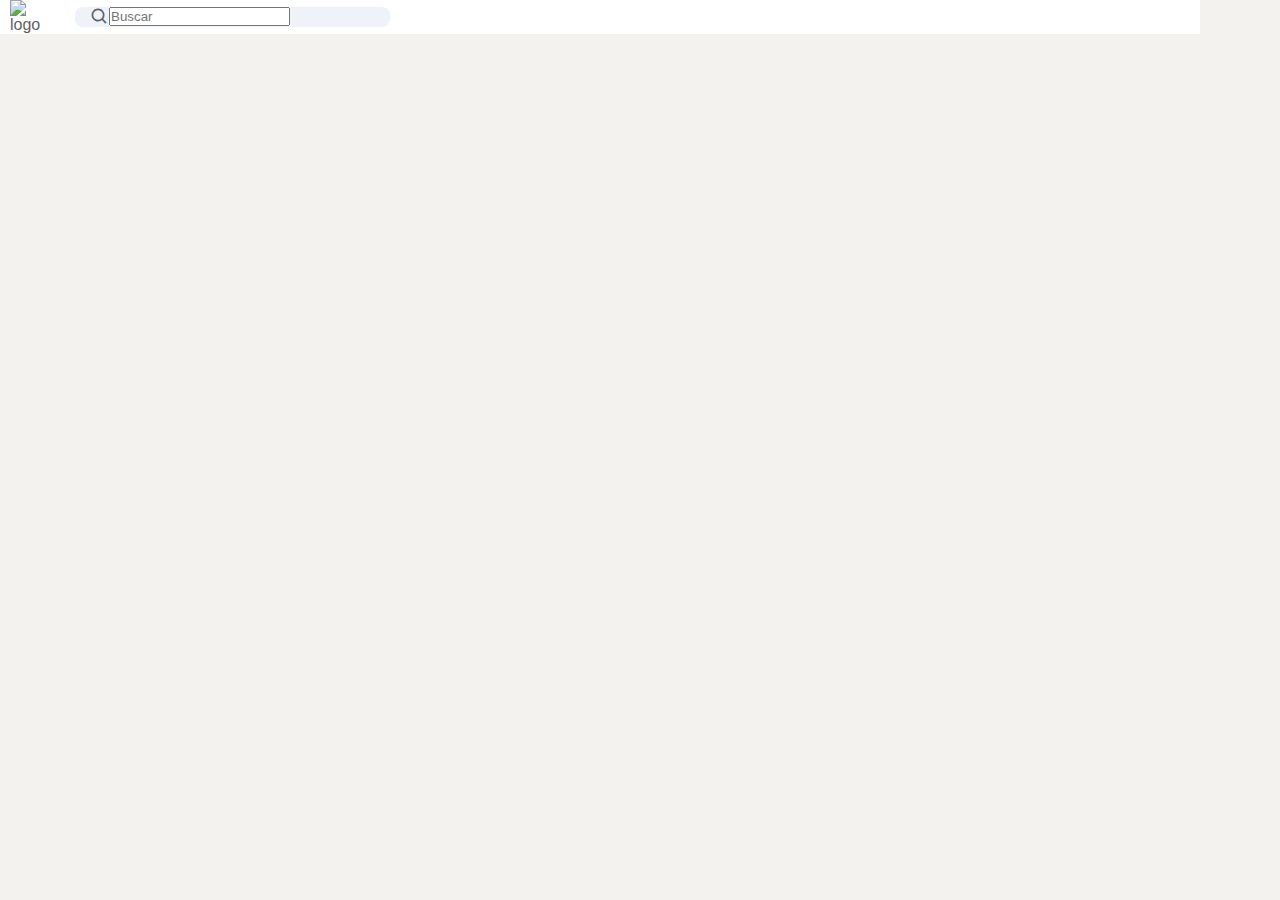
==== perfil.html @ a59cb6c4 "avance Linkedin" ====
<!DOCTYPE html>
<html lang="en">
<head>
  <meta charset="UTF-8">
  <meta name="viewport" content="width=device-width, initial-scale=1.0">
  <title>Document</title>
  <link rel="stylesheet" href="style.css">
  <link href='https://unpkg.com/boxicons@2.1.4/css/boxicons.min.css' rel='stylesheet'>
</head>
<body>

  <header>
    <div class="principal__contenedor contenedor">
      <div class="principal__left">
        <a href="index.html" class="logo">
          <img src="img/logo.webp" alt="logo" class="logo__img">
        </a>
        <form class="buscador">
          <i class='buscador__icon bx bx-search'></i>
          <input class="search__input" type="text" placeholder="Buscar">
        </form>
    </div>

  </header>
  
</body>
</html>
---- style.css ----
*{
  margin: 0;
  padding: 0;
  box-sizing: border-box;
  font-family: "poppins", sans-serif;
}

body{
background-color: #f4f2ee;
color: #5f5f5f;
display: flex;
flex-direction: column;
}

a{
  text-decoration: none;
  color: #5f5f5f;
}

.contenedor{
  max-width: 1200px;
  width: 100%;
  padding: 10 15px;
  margin: auto;
}

/* .header {
  grid-area: header;
  width: 100%;
  background-color: #fff;
  padding: 0 10px;
  top: 0;
  z-index: 100;
  position: fixed; 
}  */

.principal__contenedor{
  display: flex;
  align-items: center;
  justify-content: space-between;
  width: 100%;
  background-color: #fff;
  padding: 0 10px;
  top: 0;
  z-index: 100;
  position: fixed;
}

.principal__left {
  display: flex;
  align-items: center;
  flex: 0 1 380px;
} 

.logo__img {
  width: 40px;
  margin-right: 25px;
  display: block;
}

.buscador {
  background-color: #edf3f8;
  border-radius: 8px;
  display: flex;
  align-items: center;
  padding: 0 15px;
  width: 100%;
}

.buscador__icon {
  font-size: 1.2rem;
}

.buscador__input {
  width: 100%;
  background-color: transparent;
  padding: 8px;
  outline: none;
  border: 0;
}

.navegacion {
  display: flex;
  align-items: center;
  gap: 20px;
}

.navegacion__lista {
  display: flex;
  align-items: center;
  list-style: none;
}

.navegacion__item {
  display: flex;
  align-items: center;
}

.navegacion__link {
  display: flex;
   position: relative;
  align-items: center;
  justify-content: center;
  flex-direction: column;
  text-align: center;
  gap: 2px;
  font-weight: 400;
  min-height: 52px;
  min-width: 85px;
  transition: 1s;
}

.navegacion__link:hover {
  color: #222;
}

.navegacion__icon {
  font-size: 1.5rem;
}

.navegacion__span {
  font-size: 0.8rem;
}

.navigation__link::after {
  content: '';
  width: 0;
  height: 2px;
  background-color: #222;
  position: absolute;
  bottom: 0px;
  transition: width 0.3s;
}



.activo{
  position: relative;
}

.activo::after {
  content: '';
  height: 7px;
  width: 7px;
  border: 2px solid #fff;
  border-radius: 50%;
  right: 0px;
  top: 0px;
  background-color: #52fb63;
  position: absolute;
}

.perfil{
  position: relative;
}

.navegacion__perfil {
  width: 30px;
  border-radius: 50%;
  display: block;
  cursor: pointer;
  position: relative;
}

.perfil-menu-wrap {
  position: absolute;
  top: 100%;
  right: 0;
  width: 320px;
  max-height: 0;
  overflow: hidden;
  transition: max-height 0.5s;
}

.perfil-menu-wrap.open-menu {
  max-height: 400px;
}

.perfil-menu {
  background-color: #222;
  color: #fff;
  padding: 20px;
  margin: 10px;
}
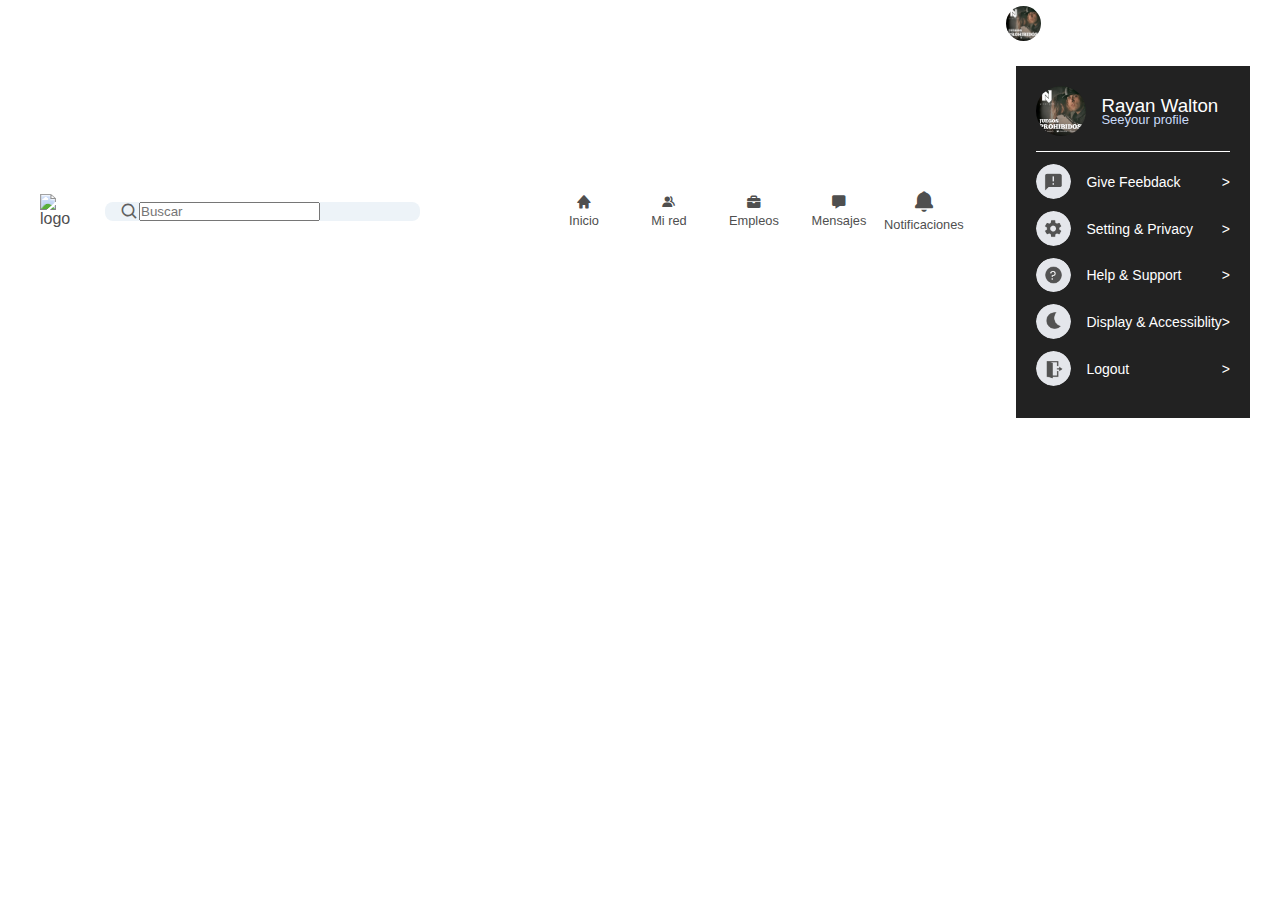
==== commit 44a65db4: "linked 21-10-2024" ====
--- a/perfil.html
+++ b/perfil.html
@@ -4,8 +4,9 @@
   <meta charset="UTF-8">
   <meta name="viewport" content="width=device-width, initial-scale=1.0">
   <title>Document</title>
-  <link rel="stylesheet" href="style.css">
+  <link rel="stylesheet" href="css/style.css">
   <link href='https://unpkg.com/boxicons@2.1.4/css/boxicons.min.css' rel='stylesheet'>
+  <link href="https://cdn.jsdelivr.net/npm/remixicon@4.3.0/fonts/remixicon.css" rel="stylesheet" />
 </head>
 <body>
 
@@ -20,6 +21,88 @@
           <input class="search__input" type="text" placeholder="Buscar">
         </form>
     </div>
+    <div class="header__right">
+      <nav class="navegacion">
+        <ul class="navegacion__lista">
+          <li class="navegacion__item">
+            <a href="index.html" class="navegacion__link activo-link">
+              <i class='navigation__icono bx bxs-home'></i>
+              <span class="navegacion__span">Inicio</span>
+            </a>
+          </li>
+          <li class="navegacion__item">
+            <a href="#" class="navegacion__link">
+              <i class='navegacion__icono bx bxs-group'></i>
+              <span class="navegacion__span">Mi red</span>
+            </a>
+          </li>
+          <li class="navegacion__item">
+            <a href="#" class="navegacion__link">
+              <i class='navegacion__icono bx bxs-briefcase'></i>
+              <span class="navegacion__span">Empleos</span>
+            </a>
+          </li>
+          <li class="navegacion__item">
+            <a href="#" class="navegacion__link">
+              <i class='navegacion__icono bx bxs-message'></i>
+              <span class="navegacion__span">Mensajes</span>
+            </a>
+          </li>
+          <li class="navegacion__item">
+            <a href="#" class="navegacion__link">
+              <i class='navegacion__icon bx bxs-bell'></i>
+              <span class="navegacion__span">Notificaciones</span>
+            </a>
+          </li>
+        </ul>
+        <div class="perfil">
+          <div class="activo">
+            <img src="img/nicky.jpg" alt="" class="navegacion__perfil">
+          </div>
+
+          <div class="perfile-menu-wrap" id="">
+            <div class="perfil-menu">
+              <div class="usuario-info">
+                <img src="img/nicky.jpg">
+                <div>
+                  <h3>Rayan Walton</h3>
+                  <a href="perfil.html">Seeyour profile</a>
+                </div>
+              </div>
+              <hr>
+              <a href="#" class="perfil-menu-link">
+                <img src="img/feedback.png">
+                <p>Give Feebdack</p>
+                <span>></span>
+              </a>
+              <a href="#" class="perfil-menu-link">
+                <img src="img/setting.png">
+                <p>Setting & Privacy</p>
+                <span>></span>
+              </a>
+              <a href="#" class="perfil-menu-link">
+                <img src="img/help.png">
+                <p>Help & Support</p>
+                <span>></span>
+              </a>
+              <a href="#" class="perfil-menu-link">
+                <img src="img/display.png">
+                <p>Display & Accessiblity</p>
+                <span>></span>
+              </a>
+              <a href="#" class="perfil-menu-link">
+                <img src="img/logout.png">
+                <p>Logout</p>
+                <span>></span>
+              </a>
+            </div>
+          </div>
+        </div>
+    
+      </nav>
+    </div>
+    </div>
+    </header>
 
   </header>
   
--- a/css/style.css
+++ b/css/style.css
@@ -0,0 +1,228 @@
+@import url(variables.css);
+@import url(sidebar.css);
+@import url(contenedor.css);
+
+*{
+  margin: 0;
+  padding: 0;
+  box-sizing: border-box;
+  font-family: "poppins", sans-serif;
+}
+
+body{
+background-color: var(white);
+color: #5f5f5f;
+display: flex;
+flex-direction: column;
+}
+
+a{
+  text-decoration: none;
+  color: var(--color-letra-iconos);
+}
+
+.contenedor{
+  max-width: 1200px;
+  width: 100%;
+  padding: 10 15px;
+  margin: auto;
+}
+
+.header {
+  grid-area: header;
+  width: 100%;
+  background-color:  var(--fondo-header);
+  padding: 0 10px;
+  /* top: -20px; */
+  z-index: 100;
+  position: fixed; 
+}  
+
+.principal__contenedor{
+  display: flex;
+  align-items: center;
+  justify-content: space-between;
+  width: 100%;
+
+}
+
+.principal__left {
+  display: flex;
+  align-items: center;
+  flex: 0 1 380px;
+} 
+
+.logo__img {
+  width: 40px;
+  margin-right: 25px;
+  display: block;
+}
+
+.buscador {
+  background-color: var(--color-buscador);
+  border-radius: 8px;
+  display: flex;
+  align-items: center;
+  padding: 0 15px;
+  width: 100%;
+}
+
+.buscador__icon {
+  font-size: 1.2rem;
+}
+
+.buscador__input {
+  width: 100%;
+  background-color: transparent;
+  padding: 8px;
+  outline: none;
+  border: 0;
+}
+
+.navegacion {
+  display: flex;
+  align-items: center;
+  gap: 20px;
+}
+
+.navegacion__lista {
+  display: flex;
+  align-items: center;
+  list-style: none;
+}
+
+.navegacion__item {
+  display: flex;
+  align-items: center;
+}
+
+.navegacion__link {
+  display: flex;
+   position: relative;
+  align-items: center;
+  justify-content: center;
+  flex-direction: column;
+  text-align: center;
+  gap: 3px;
+  font-weight: 400;
+  min-height: 52px;
+  min-width: 85px;
+  transition: 1s;
+}
+
+.navegacion__link:hover {
+  color: #222;
+}
+
+.navegacion__icon {
+  font-size: 1.5rem;
+}
+
+.navegacion__span {
+  font-size: 0.8rem;
+}
+
+
+
+
+
+.activo{
+  width: 50px;
+  height: 50px;
+}
+
+.verde{
+  background-color: var(--burbuja-activo);
+  position: absolute; 
+  height: 8px;
+  width: 8px;
+  top: 2px;
+  right: 13px;
+  border-radius: 50%;
+}
+
+.perfil{
+  position: relative;
+  left: 20px;
+  top: 6px;
+}
+
+.navegacion__perfil {
+  width: 35px;
+  border-radius: 50%;
+  display: block;
+  cursor: pointer;
+  position: relative;
+}
+
+.perfil-menu-wrap {
+  position: absolute;
+  top: 100%;
+  right: 0;
+  width: 320px;
+  max-height: 0;
+  overflow: hidden;
+  transition: max-height 0.5s;
+}
+
+.perfil-menu-wrap.open-menu {
+  max-height: 400px;
+}
+
+.perfil-menu {
+  background-color: #222;
+  color: #fff;
+  padding: 20px;
+  margin: 10px;
+}
+
+/* --------------------- */
+
+.usuario-info {
+  display: flex;
+  align-items: center;
+}
+
+.usuario-info img {
+  width: 50px;
+  border-radius: 50%;
+  margin-right: 15px;
+}
+
+.usuario-info h3 {
+  font-weight: 500;
+  margin-bottom: -7px;
+}
+
+.usuario-info a {
+  color: #c9dbf8;
+  font-size: 13px;
+}
+
+.perfil-menu hr {
+  border: 0;
+  height: 1px;
+  width: 100%;
+  background-color: #fff;
+  margin: 15px 0 10px;
+}
+
+.perfil-menu-link {
+  display: flex;
+  align-items: center;
+  color: #fff;
+  margin: 12px 0;
+  font-size: 14px;
+}
+
+.perfil-menu-link p {
+  width: 100%;
+}
+
+.perfil-menu-link img {
+  width: 35px;
+  border-radius: 50%;
+  margin-right: 15px;
+}
+
+
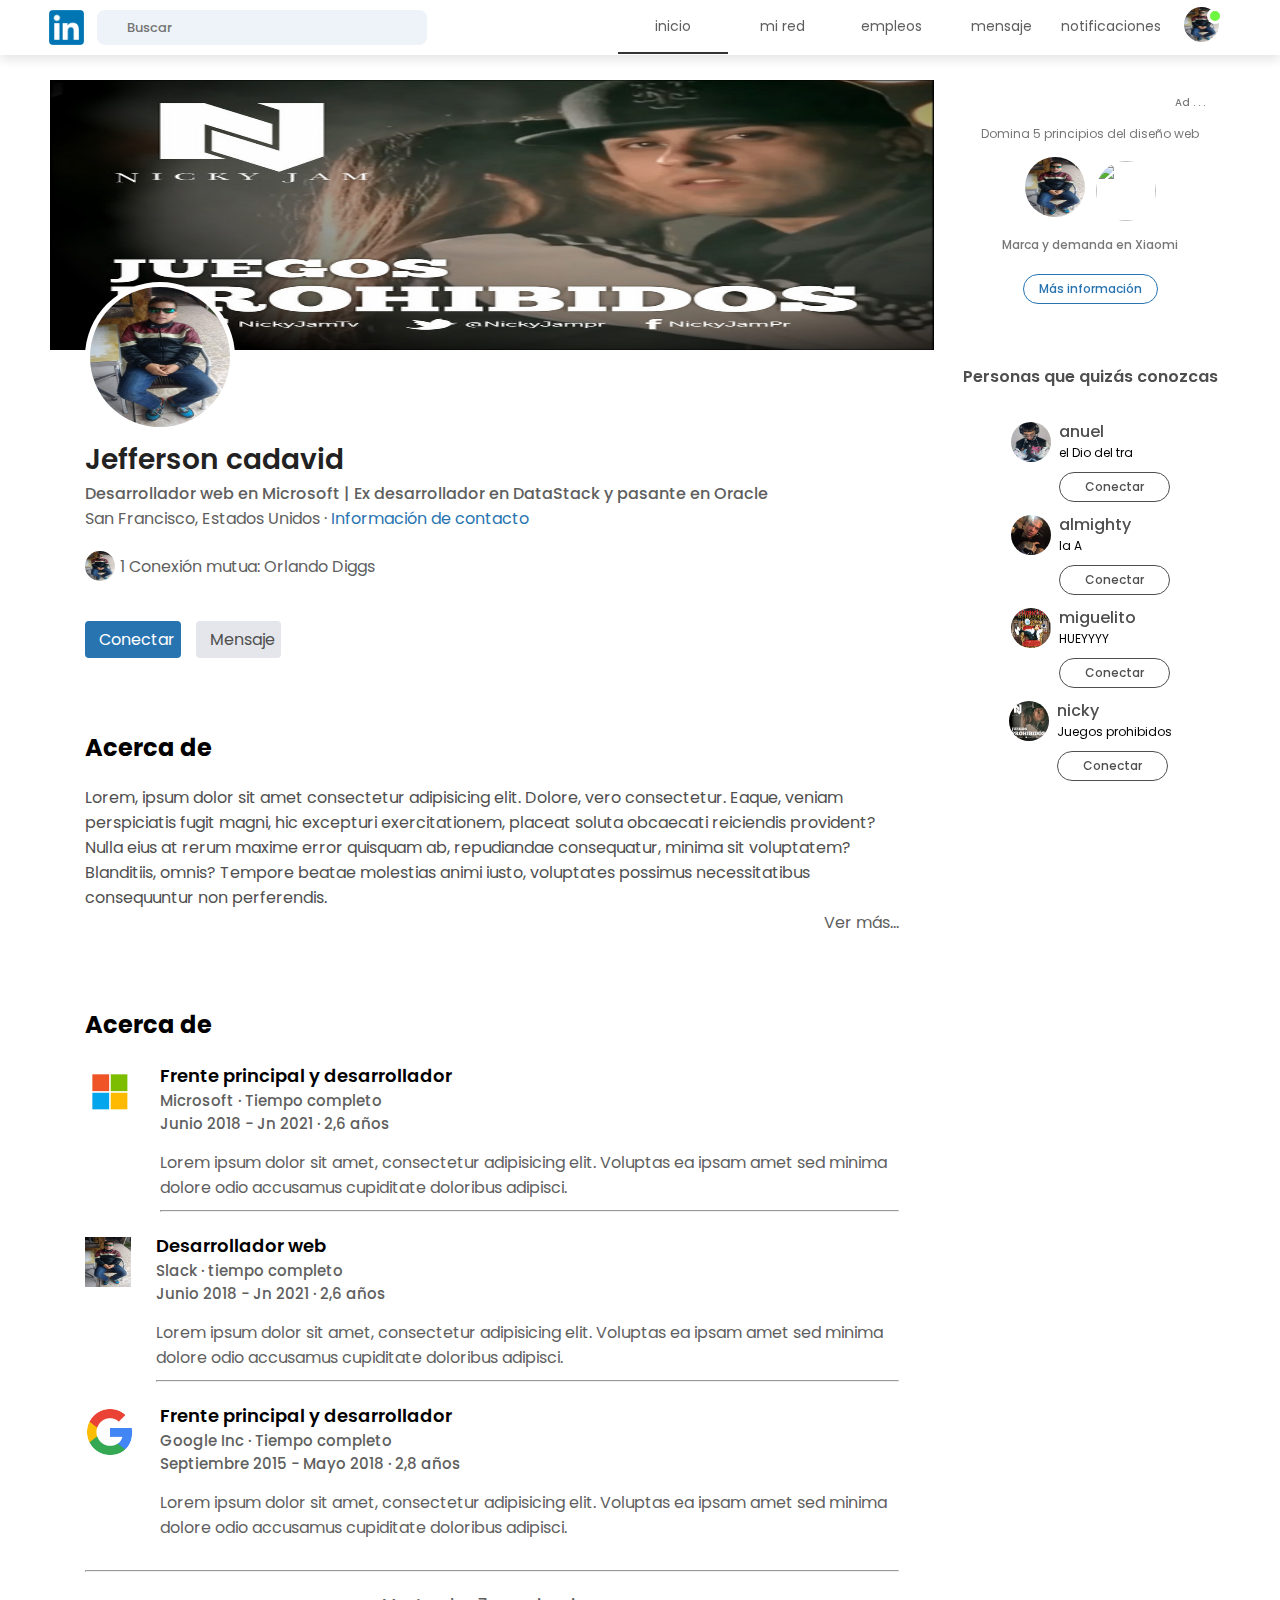
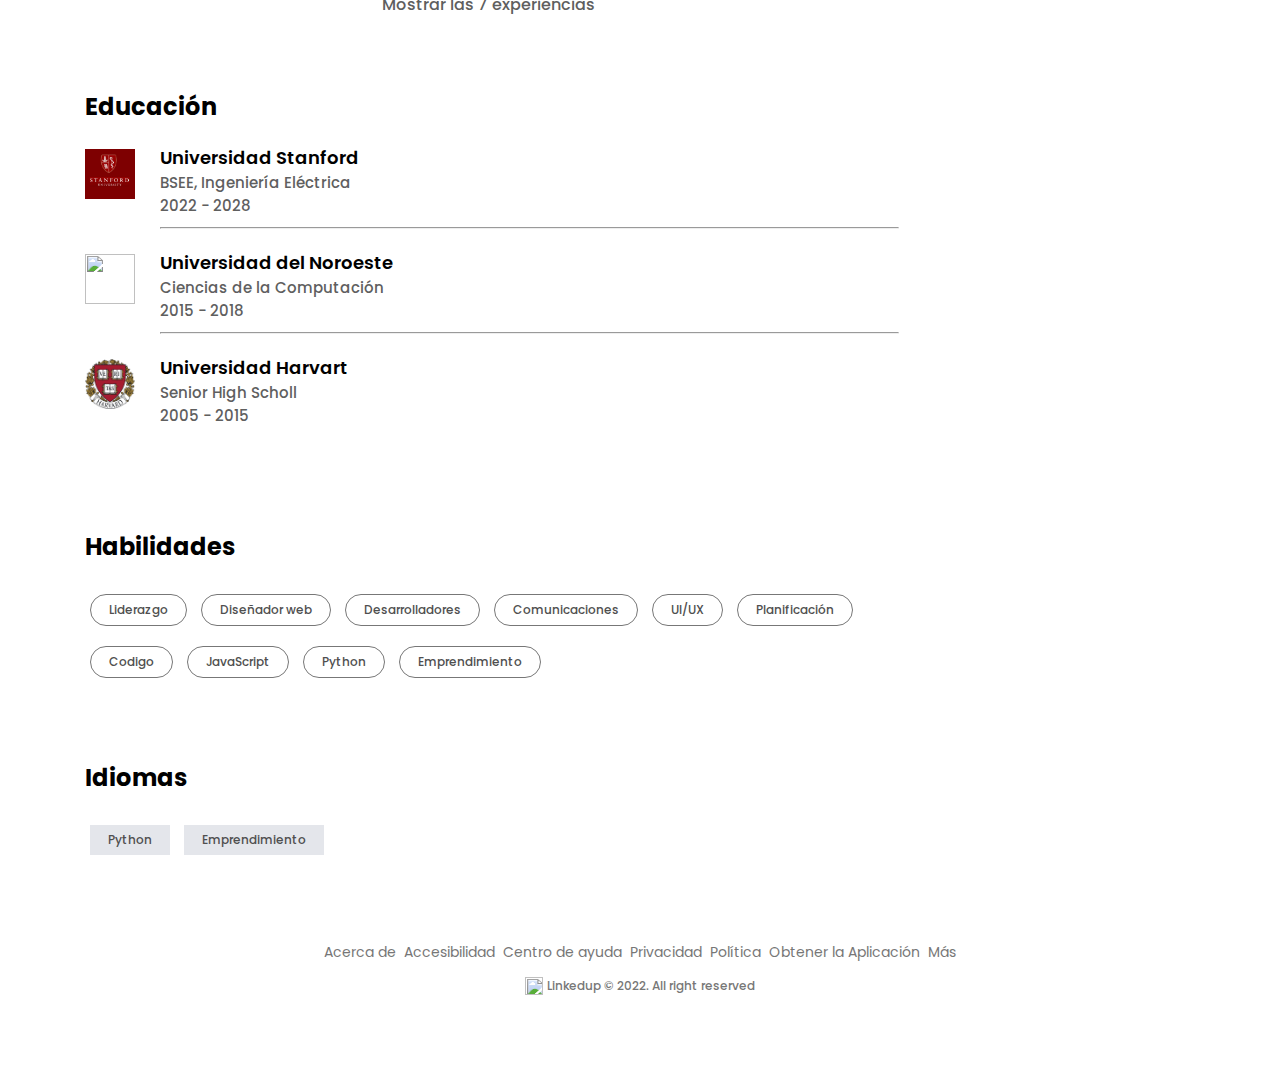
==== commit e500848d: "casi terminado" ====
--- a/perfil.html
+++ b/perfil.html
@@ -1,110 +1,312 @@
 <!DOCTYPE html>
-<html lang="en">
+<html lang="es">
+
 <head>
   <meta charset="UTF-8">
   <meta name="viewport" content="width=device-width, initial-scale=1.0">
-  <title>Document</title>
+  <title>LinkedIn</title>
   <link rel="stylesheet" href="css/style.css">
-  <link href='https://unpkg.com/boxicons@2.1.4/css/boxicons.min.css' rel='stylesheet'>
+  <link rel="stylesheet" href="css/_style.css">
+
   <link href="https://cdn.jsdelivr.net/npm/remixicon@4.3.0/fonts/remixicon.css" rel="stylesheet" />
 </head>
-<body>
 
-  <header>
-    <div class="principal__contenedor contenedor">
-      <div class="principal__left">
-        <a href="index.html" class="logo">
-          <img src="img/logo.webp" alt="logo" class="logo__img">
+<body class="pagina_in">
+  <header class="header">
+    <div class="container_header">
+      <div class="container_left">
+        <a class="devolver_inicio" href="index.html">
+          <img class="container_left__logo" src="img/LinkedIn_logo_initials.png"
+            alt="">
         </a>
-        <form class="buscador">
-          <i class='buscador__icon bx bx-search'></i>
-          <input class="search__input" type="text" placeholder="Buscar">
+        <form class="search">
+          <i class="search__icono ri-search-line"></i>
+          <input class="search__barra-buscador" type="text" placeholder="Buscar">
         </form>
-    </div>
-    <div class="header__right">
-      <nav class="navegacion">
-        <ul class="navegacion__lista">
-          <li class="navegacion__item">
-            <a href="index.html" class="navegacion__link activo-link">
-              <i class='navigation__icono bx bxs-home'></i>
-              <span class="navegacion__span">Inicio</span>
-            </a>
-          </li>
-          <li class="navegacion__item">
-            <a href="#" class="navegacion__link">
-              <i class='navegacion__icono bx bxs-group'></i>
-              <span class="navegacion__span">Mi red</span>
-            </a>
-          </li>
-          <li class="navegacion__item">
-            <a href="#" class="navegacion__link">
-              <i class='navegacion__icono bx bxs-briefcase'></i>
-              <span class="navegacion__span">Empleos</span>
-            </a>
-          </li>
-          <li class="navegacion__item">
-            <a href="#" class="navegacion__link">
-              <i class='navegacion__icono bx bxs-message'></i>
-              <span class="navegacion__span">Mensajes</span>
-            </a>
-          </li>
-          <li class="navegacion__item">
-            <a href="#" class="navegacion__link">
-              <i class='navegacion__icon bx bxs-bell'></i>
-              <span class="navegacion__span">Notificaciones</span>
-            </a>
-          </li>
-        </ul>
-        <div class="perfil">
-          <div class="activo">
-            <img src="img/nicky.jpg" alt="" class="navegacion__perfil">
-          </div>
+      </div>
+      <div class="container_right">
+        <div class="container_icono">
+          <i class="container_icono__iconos ri-home-4-fill"></i>
+          <span class="container_icono__texto">inicio</span>
+        </div>
+        <div class="container_icono">
+          <i class="container_icono__iconos ri-group-fill"></i>
+          <span class="container_icono__texto">mi red</span>
+        </div>
+        <div class="container_icono">
+          <i class="container_icono__iconos ri-briefcase-4-fill"></i>
+          <span class="container_icono__texto">empleos</span>
+        </div>
+        <div class="container_icono">
+          <i class="container_icono__iconos ri-chat-4-fill"></i>
+          <span class="container_icono__texto">mensaje</span>
+        </div>
+        <div class="container_icono">
+          <i class="container_icono__iconos ri-notification-2-fill"></i>
+          <span class="container_icono__texto">notificaciones</span>
+        </div>
+        <div class="container_perfil">
+          <a href="">
+            <label for="profileMenu">
+              <img class="container_perfil__foto"
+                src="img/FB_IMG_1505688112840.jpg"
+                alt="">
+            </label>
+          </a>
+        </div>
+        <div class="container_perfil__activo"></div>
+      </div>
+    </div>
+    </div>
+    <input type="checkbox" id="profileMenu" class="profileMenu">
+    <div class="perfil-flotante">
+      <div class="perfil-flotante__fotoNombre">
+        <img class="perfil-flotante__foto"
+          src="img/FB_IMG_1505688112840.jpg" alt="">
+        <div class="perfil-flotante__link">
+          <h3 class="perfil-flotante__nombre">Jefferson cadavid</h3>
+          <a class="perfil-flotante__pagina2" href="#">Ver tu perfil</a>
+        </div>
+      </div>
+      <hr class="linea_perfil">
+      <div class="perfil-flotante-opcion">
+        <i class="perfil-flotante-opcion__icono ri-feedback-line"></i>
+        <p class="perfil-flotante-opcion__texto">Comentarios</p>
+        <i class="perfil-flotante-opcion__flecha ri-arrow-right-s-line"></i>
+      </div>
+      <div class="perfil-flotante-opcion">
+        <i class="perfil-flotante-opcion__icono ri-settings-3-fill"></i>
+        <p class="perfil-flotante-opcion__texto">Configuración</p>
+        <i class="perfil-flotante-opcion__flecha ri-arrow-right-s-line"></i>
+      </div>
+      <div class="perfil-flotante-opcion">
+        <i class="perfil-flotante-opcion__icono ri-question-fill"></i>
+        <p class="perfil-flotante-opcion__texto">Ayuda y soporte</p>
+        <i class="perfil-flotante-opcion__flecha ri-arrow-right-s-line"></i>
+      </div>
+      <div class="perfil-flotante-opcion">
+        <i class="perfil-flotante-opcion__icono ri-moon-fill"></i>
+        <p class="perfil-flotante-opcion__texto">Accesibilidad</p>
+        <i class="perfil-flotante-opcion__flecha ri-arrow-right-s-line"></i>
+      </div>
+      <div class="perfil-flotante-opcion">
+        <i class="perfil-flotante-opcion__icono ri-door-open-fill"></i>
+        <p class="perfil-flotante-opcion__texto">Cerrar sesión</p>
+        <i class="perfil-flotante-opcion__flecha ri-arrow-right-s-line"></i>
+      </div>
+    </div>
+  </header>
+  <main class="content-perfil container">
+    <div class="main">
+      <div class="perfil-usuario">
+        <img class="perfil-usuario__imagen"
+          src="img/nicky.jpg"
+          alt="">
+        <div class="perfil-usuario-interno">
+          <img class="perfil-usuario-interno__foto"
+            src="img/FB_IMG_1505688112840.jpg" alt="">
+          <h1 class="perfil-usuario-interno__nombre">Jefferson cadavid</h1>
+          <b class="perfil-usuario-interno__descripcion">Desarrollador web en Microsoft | Ex desarrollador en DataStack
+            y pasante en Oracle</b>
+          <p class="perfil-usuario-interno__parrafo">San Francisco, Estados Unidos · <a
+              class="perfil-usuario-interno__link" href="#">Información de contacto</a></p>
+          <div class="conexion">
+            <img class="conexion__foto"
+              src="img/FB_IMG_1505688112840.jpg"
+              alt="">
+            <span class="conexion__descripcion">1 Conexión mutua: Orlando Diggs</span>
+          </div>
+          <div class="perfil-botones">
+            <div class="perfil-botones__boton"><i
+                class="perfil-botones__icono ri-user-add-line"></i><span>Conectar</span>
+            </div>
+            <div class="perfil-botones__boton"><i
+                class="perfil-botones__icono ri-message-2-fill"></i><span>Mensaje</span>
+            </div>
+          </div>
+        </div>
+      </div>
+      <div class="usuario-descripcion">
+        <h2 class="usuario-descripcion__titulo">Acerca de</h2>
+        <p class="usuario-descripcion__parrado">Lorem, ipsum dolor sit amet consectetur adipisicing elit. Dolore, vero
+          consectetur. Eaque, veniam perspiciatis fugit
+          magni, hic excepturi exercitationem, placeat soluta obcaecati reiciendis provident? Nulla eius at rerum maxime
+          error
+          quisquam ab, repudiandae consequatur, minima sit voluptatem? Blanditiis, omnis? Tempore beatae molestias animi
+          iusto,
+          voluptates possimus necessitatibus consequuntur non perferendis.</p>
+        <a class="usuario-descripcion__link" href="">Ver más...</a>
+      </div>
+      <div class="usuario-descripcion">
+        <h2 class="usuario-descripcion__titulo">Acerca de</h2>
+        <div class="experiencia">
+          <img class="experiencia__imagen" src="img/microsoft.jpg" alt="">
+          <div class="experiencia__descripcion">
+            <h3 class="experiencia__titulo">Frente principal y desarrollador</h3>
+            <b class="experiencia__tiempo">Microsoft · Tiempo completo</b>
+            <b class="experiencia__tiempo">Junio 2018 - Jn 2021 · 2,6 años</b>
+            <p class="experiencia__parrafo">Lorem ipsum dolor sit amet, consectetur adipisicing elit. Voluptas ea ipsam
+              amet sed minima dolore odio accusamus
+              cupiditate doloribus adipisci.</p>
+            <hr>
+          </div>
+        </div>
+        <div class="experiencia">
+          <img class="experiencia__imagen"
+            src="img/FB_IMG_1505688112840.jpg" alt="">
+          <div class="experiencia__descripcion">
+            <h3 class="experiencia__titulo">Desarrollador web</h3>
+            <b class="experiencia__tiempo">Slack · tiempo completo</b>
+            <b class="experiencia__tiempo">Junio 2018 - Jn 2021 · 2,6 años</b>
+            <p class="experiencia__parrafo">Lorem ipsum dolor sit amet, consectetur adipisicing elit. Voluptas ea ipsam
+              amet sed
+              minima dolore odio accusamus
+              cupiditate doloribus adipisci.</p>
+            <hr>
+          </div>
+        </div>
+        <div class="experiencia">
+          <img class="experiencia__imagen"
+            src="img/Google__G__logo.svg.webp" alt="">
+          <div class="experiencia__descripcion">
+            <h3 class="experiencia__titulo">Frente principal y desarrollador</h3>
+            <b class="experiencia__tiempo">Google Inc · Tiempo completo</b>
+            <b class="experiencia__tiempo">Septiembre 2015 - Mayo 2018 · 2,8 años</b>
+            <p class="experiencia__parrafo">Lorem ipsum dolor sit amet, consectetur adipisicing elit. Voluptas ea ipsam
+              amet sed
+              minima dolore odio accusamus
+              cupiditate doloribus adipisci.</p>
+          </div>
+        </div>
+        <hr>
+        <div class="experiencia-link">
+          <span class="experiencia-link__texto">Mostrar las 7 experiencias</span><i
+            class="experiencia-link__icono ri-arrow-right-line"></i>
+        </div>
+      </div>
+      <div class="usuario-descripcion">
+        <h2 class="usuario-descripcion__titulo">Educación</h2>
+        <div class="experiencia">
+          <img class="experiencia__imagen" src="img/universidad.jpg"
+            alt="">
+          <div class="experiencia__descripcion">
+            <h3 class="experiencia__titulo">Universidad Stanford</h3>
+            <b class="experiencia__tiempo">BSEE, Ingeniería Eléctrica</b>
+            <b class="experiencia__tiempo educación">2022 - 2028</b>
+            <hr>
+          </div>
+        </div>
+        <div class="experiencia">
+          <img class="experiencia__imagen"
+            src="https://encrypted-tbn0.gstatic.com/images?q=tbn:ANd9GcTqn-ZjtZuIbBCzawJetckI3U2YvWcFz48-bw&s" alt="">
+          <div class="experiencia__descripcion">
+            <h3 class="experiencia__titulo">Universidad del Noroeste</h3>
+            <b class="experiencia__tiempo">Ciencias de la Computación</b>
+            <b class="experiencia__tiempo educación">2015 - 2018</b>
+            <hr>
+          </div>
+        </div>
+        <div class="experiencia">
+          <img class="experiencia__imagen"
+            src="img/descarga.png" alt="">
+          <div class="experiencia__descripcion">
+            <h3 class="experiencia__titulo">Universidad Harvart</h3>
+            <b class="experiencia__tiempo">Senior High Scholl</b>
+            <b class="experiencia__tiempo educación">2005 - 2015</b>
+          </div>
+        </div>
+      </div>
+      <div class="usuario-descripcion">
+        <h2 class="usuario-descripcion__titulo">Habilidades</h2>
+        <a class="usuario-descripcion__boton" href="#">Liderazgo</a>
+        <a class="usuario-descripcion__boton" href="#">Diseñador web</a>
+        <a class="usuario-descripcion__boton" href="#">Desarrolladores</a>
+        <a class="usuario-descripcion__boton" href="#">Comunicaciones</a>
+        <a class="usuario-descripcion__boton" href="#">UI/UX</a>
+        <a class="usuario-descripcion__boton" href="#">Planificación</a>
+        <a class="usuario-descripcion__boton" href="#">Codigo</a>
+        <a class="usuario-descripcion__boton" href="#">JavaScript</a>
+        <a class="usuario-descripcion__boton" href="#">Python</a>
+        <a class="usuario-descripcion__boton" href="#">Emprendimiento</a>
+      </div>
+      <div class="usuario-descripcion">
+        <h2 class="usuario-descripcion__titulo">Idiomas</h2>
+        <a class="usuario-descripcion__idioma" href="#">Python</a>
+        <a class="usuario-descripcion__idioma" href="#">Emprendimiento</a>
+      </div>
+    </div>
+    <div class="sidebar-perfil">
+      <div class="sidebar-pegajoso">
+        <div class="anuncio-cebra">
+          <small class="anuncio-cebra__palabra">Ad . . .</small>
+          <p class="anuncio-cebr__parrafo">Domina 5 principios del diseño web</p>
+          <div class="anuncio-cebra__imagenes">
+            <img class="anuncio-cebra__foto"
+              src="img/FB_IMG_1505688112840.jpg" alt="">
+            <img class="anuncio-cebra__foto" src="https://logodownload.org/wp-content/uploads/2015/02/xiaomi-logo-1.png"
+              alt="">
+          </div>
+          <b class="anuncio-cebra__marca-info">Marca y demanda en Xiaomi</b>
+          <a class="anuncio-cebra__leer-mas" href="#">Más información</a>
+        </div>
+        <div class="sidebar-gente">
+          <h3 class="sidebar-gente__titulo">Personas que quizás conozcas</h3>
+          <div class="sidebar-gente-descripcion">
+            <img class="sidebar-gente-descripcion__foto"
+              src="img/anuelito.png" alt="">
+            <div class="sidebar-gente-informacion">
+              <h2 class="sidebar-gente-informacion__nombre" >anuel</h2>
+              <p class="sidebar-gente-informacion__parrafo">el Dio del tra</p>
+              <a class="sidebar-gente-informacion__link" href="#">Conectar</a>
+            </div>
+          </div>
+          <div class="sidebar-gente-descripcion">
+            <img class="sidebar-gente-descripcion__foto"
+              src="img/almighty.jpg" alt="">
+            <div class="sidebar-gente-informacion">
+              <h2 class="sidebar-gente-informacion__nombre" >almighty</h2>
+              <p class="sidebar-gente-informacion__parrafo">la A</p>
+              <a class="sidebar-gente-informacion__link" href="#">Conectar</a>
+            </div>
+          </div>
+          <div class="sidebar-gente-descripcion">
+            <img class="sidebar-gente-descripcion__foto"
+              src="img/miguelito.jpeg" alt="">
+            <div class="sidebar-gente-informacion">
+              <h2 class="sidebar-gente-informacion__nombre" >miguelito</h2>
+              <p class="sidebar-gente-informacion__parrafo">HUEYYYY</p>
+              <a class="sidebar-gente-informacion__link" href="#">Conectar</a>
+            </div>
+          </div>
+          <div class="sidebar-gente-descripcion">
+            <img class="sidebar-gente-descripcion__foto"
+              src="img/nicky.jpg" alt="">
+            <div class="sidebar-gente-informacion">
+              <h2 class="sidebar-gente-informacion__nombre" >nicky</h2>
+              <p class="sidebar-gente-informacion__parrafo">Juegos prohibidos</p>
+              <a class="sidebar-gente-informacion__link" href="#">Conectar</a>
+            </div>
+          </div>
+        </div>
+      </div>
+    </div>
+    <div class="footer">
+      <div class="sidebar-enlaces_útiles">
+        <a class="sidebar__links" href="#">Acerca de</a>
+        <a class="sidebar__links" href="#">Accesibilidad</a>
+        <a class="sidebar__links" href="#">Centro de ayuda</a>
+        <a class="sidebar__links" href="#">Privacidad</a>
+        <a class="sidebar__links" href="#">Política</a>
+        <a class="sidebar__links" href="#">Obtener la Aplicación</a>
+        <a class="sidebar__links" href="#">Más</a>
+        <div class="sidebar-derechos-autor">
+          <img class="sidebar-derechos-autor__logo"
+            src="https://cdn3.iconfinder.com/data/icons/inficons/512/linkedin.png" alt="">
+          <p class="sidebar-derechos-autor__texto">Linkedup © 2022. All right reserved</p>
+        </div>
+      </div>
+    </div>
+  </main>
+</body>
 
-          <div class="perfile-menu-wrap" id="">
-            <div class="perfil-menu">
-              <div class="usuario-info">
-                <img src="img/nicky.jpg">
-                <div>
-                  <h3>Rayan Walton</h3>
-                  <a href="perfil.html">Seeyour profile</a>
-                </div>
-              </div>
-              <hr>
-              <a href="#" class="perfil-menu-link">
-                <img src="img/feedback.png">
-                <p>Give Feebdack</p>
-                <span>></span>
-              </a>
-              <a href="#" class="perfil-menu-link">
-                <img src="img/setting.png">
-                <p>Setting & Privacy</p>
-                <span>></span>
-              </a>
-              <a href="#" class="perfil-menu-link">
-                <img src="img/help.png">
-                <p>Help & Support</p>
-                <span>></span>
-              </a>
-              <a href="#" class="perfil-menu-link">
-                <img src="img/display.png">
-                <p>Display & Accessiblity</p>
-                <span>></span>
-              </a>
-              <a href="#" class="perfil-menu-link">
-                <img src="img/logout.png">
-                <p>Logout</p>
-                <span>></span>
-              </a>
-            </div>
-          </div>
-        </div>
-    
-      </nav>
-    </div>
-    </div>
-    </header>
-
-  </header>
-  
-</body>
 </html>--- a/css/style.css
+++ b/css/style.css
@@ -1,228 +1,662 @@
 @import url(variables.css);
-@import url(sidebar.css);
-@import url(contenedor.css);
 
+@import url('https://fonts.googleapis.com/css2?family=Poppins:ital,wght@0,100;0,200;0,300;0,400;0,500;0,600;0,700;0,800;0,900;1,100;1,200;1,300;1,400;1,500;1,600;1,700;1,800;1,900&display=swap');
 *{
+  padding: 0;
   margin: 0;
-  padding: 0;
   box-sizing: border-box;
-  font-family: "poppins", sans-serif;
+  font-family: "Poppins", sans-serif;
+}
+.inicio{
+  background-color: var(--color_fondo_pagina);
+}
+.header{
+  display: flex;
+  width: 100%;
+  height: 55px;
+  background-color: var(--color_fondo_header);
+  box-shadow: 0 5px 10px rgba(0,0,0,0.1) ;
+  top: 0;
+  padding: 0 10px;
+  z-index: 100;
+  position: fixed;
 }
 
-body{
-background-color: var(white);
-color: #5f5f5f;
-display: flex;
-flex-direction: column;
+.container_header{
+  display: flex;
+  align-items: center;
+  justify-items: center;
+  justify-content: space-between;
+  max-width: 1170px;
+  width: 100%;
+  margin: 0 auto;
+}
+.container_left{
+  display: flex;
+  align-items: center;
+  height: 55px;
+  width: 400px;
+}
+.container_left__logo{
+  width: 35px;
+  height: 35px;
+  margin-right: 15px;
+  border-radius: 4px;
+  cursor: pointer;
+}
+.search{
+  max-width: 330px;
+  width: 100%;
+  height: 35px;
+  background-color: var(--color_fondo_search);
+  display: flex;
+  align-items: center;
+  border-radius: 8px;
+}
+.search__icono{
+  margin: 0 15px;
+  color: var(--color_gris_claro);
+}
+.search__barra-buscador{
+  background-color: transparent;
+  outline: none;
+  border: none;
+  height: 28px;
+  width: 100px;
+  font-size: 13px;
+  font-weight: 500;
 }
 
-a{
-  text-decoration: none;
-  color: var(--color-letra-iconos);
-}
-
-.contenedor{
-  max-width: 1200px;
-  width: 100%;
-  padding: 10 15px;
-  margin: auto;
-}
-
-.header {
-  grid-area: header;
-  width: 100%;
-  background-color:  var(--fondo-header);
-  padding: 0 10px;
-  /* top: -20px; */
-  z-index: 100;
-  position: fixed; 
-}  
-
-.principal__contenedor{
-  display: flex;
-  align-items: center;
-  justify-content: space-between;
-  width: 100%;
-
-}
-
-.principal__left {
-  display: flex;
-  align-items: center;
-  flex: 0 1 380px;
-} 
-
-.logo__img {
-  width: 40px;
-  margin-right: 25px;
+.container_right{
+  display: flex;
+  align-items: center;
+  justify-content: end;
+  height: 55px;
+  width: 600px;
+  cursor: pointer;
+}
+.container_icono{
+  min-width: 40px;
+  width: 100%;
+  height: 53px;
+  display: flex;
+  flex-direction: column;
+  align-items: center;
+  justify-content: center;
+  font-size: 14px;
+  color: var(--color_container_icono);
+  border-bottom: 2px solid var(--color_blanco);
+  transition: 1s;
+  padding: 0 5px;
+}
+.container_icono__iconos{
+  font-size: 1.3rem;
+}
+.container_icono:nth-child(1){
+  border-bottom: 2px solid var(--color_border_container_icono);
+}
+.container_icono:hover{
+  border-bottom: 2px solid var(--color_border_container_icono);
+  color: var(--color_negro);
+}
+.container_perfil{
+  margin-left: 18px;
+}
+.container_perfil__foto{
+  width: 35px;
+  height: 35px;
+  border-radius: 50%;
+}
+.container_perfil__activo{
+  position: relative;
+}
+.container_perfil__activo::after{
+  content: '';
+  height: 10px;
+  width: 10px;
+  background-color: var(--color_estado_perfil);
+  border: 3px solid var(--color_blanco);
+  border-radius: 50%;
+  top: -20px;
+  right: -4px;
+  position: absolute;
+}
+.profileMenu:checked + .perfil-flotante{
   display: block;
 }
-
-.buscador {
-  background-color: var(--color-buscador);
-  border-radius: 8px;
-  display: flex;
-  align-items: center;
-  padding: 0 15px;
-  width: 100%;
-}
-
-.buscador__icon {
-  font-size: 1.2rem;
-}
-
-.buscador__input {
-  width: 100%;
-  background-color: transparent;
-  padding: 8px;
-  outline: none;
-  border: 0;
-}
-
-.navegacion {
-  display: flex;
-  align-items: center;
-  gap: 20px;
-}
-
-.navegacion__lista {
-  display: flex;
-  align-items: center;
-  list-style: none;
-}
-
-.navegacion__item {
-  display: flex;
-  align-items: center;
-}
-
-.navegacion__link {
-  display: flex;
-   position: relative;
-  align-items: center;
-  justify-content: center;
-  flex-direction: column;
-  text-align: center;
-  gap: 3px;
-  font-weight: 400;
-  min-height: 52px;
-  min-width: 85px;
-  transition: 1s;
-}
-
-.navegacion__link:hover {
-  color: #222;
-}
-
-.navegacion__icon {
-  font-size: 1.5rem;
-}
-
-.navegacion__span {
-  font-size: 0.8rem;
-}
-
-
-
-
-
-.activo{
+.perfil-flotante{
+  width: 300px;
+  height: min-content;
+  background-color: var(--color_perfil_flotante);
+  position: fixed;
+  z-index: 1;
+  right: 380px;
+  top: 30px;
+  padding: 20px;
+  margin: 25px;
+  display: none;
+  
+}
+.profileMenu[type="checkbox"]{
+  opacity: 0;
+}
+.perfil-flotante__fotoNombre{
+  display: flex;
+  align-items: center;
+  margin-bottom: 15px;
+}
+.perfil-flotante__foto{
   width: 50px;
   height: 50px;
+  border-radius: 50%;
+  margin-right: 15px;
+}
+.perfil-flotante__nombre{
+  font-weight: 500;
+  margin-bottom: -7px;
+  color: var(--color_blanco);
+}
+.perfil-flotante__pagina2{
+  color: var(--color_letras_link);
+  font-size: 13px;
+  text-decoration: none;
+}
+.perfil-flotante-opcion{
+  display: flex;
+  align-items: center;
+  color: var(--color_blanco);
+  margin: 12px 0;
+  font-size: 14px
+}
+.perfil-flotante-opcion__icono{
+  font-size: 22px;
+  padding: 5px 6px;
+  border-radius: 50px;
+  margin-right: 15px;
+  background-color: var(--color_fondo_icono);
+  color: var(--color_gris_oscuro);
+}
+.perfil-flotante-opcion__texto{
+  width: 100%;
+}
+.container{
+  max-width: 1200px; 
+  width: 100%;
+  margin: 80px auto;
+  padding: 0 10px;
+}
+.content_layout{
+  display: grid;
+  grid-template-areas:'sidebar-left content sidebar-right' ;
+  grid-template-columns: 280px 1fr 280px;
+  height: 100vh;
+  column-gap: 16px;
+}
+.sidebar-left{
+  grid-area: sidebar-left;
+}
+.sidebar-left__caja-perfil{
+  width: 100%;
+  height: 360px;
+  background-color: var(--color_blanco);
+}
+.caja-perfil__imagen{
+  width: 100%;
+  height: 83px;
+}
+.caja-perfil__perfil-informacion{
+  width: 100%;
+  height: 193px;
+  padding: 0 25px;
+}
+.perfil-informacion__imagen{
+  height: 90px;
+  border-radius: 50%;
+  border: 5px solid var(--color_blanco);
+  margin-top: -45px;
+}
+.perfil-informacion__nombre{
+  font-size: 20px;
+  font-weight: 600;
+  color: var(--color_negro);
+}
+.perfil-informacion__profecion{
+  font-size: 14px;
+  font-weight: 500;
+  color: var(--color_gris_claro);
+}
+.perfil-informacion__lista{
+  color: var(--color_gris_claro);
+  list-style: none;
+  margin: 20px 0;
+}
+.perfil-informacion__vista{
+  width: 100%;
+  margin: 5px 0;
+  font-size: 13px;
+}
+.perfil-informacion__visitas{
+  float: right;
+  color: var(--color_visitas_azules);
+}
+.sidebar-left__link{
+  display: flex;
+  align-items: center;
+  border-top: 1px solid var(--color_linea);
+  width: 100%;
+  height: 56px;
+  margin-top: 20px;
+  cursor: pointer;
+}
+.links{
+  display: flex;
+  flex-basis: 50%;
+  align-items: center;
+  justify-content: center;
+  padding: 0 15px;
+  font-size: 16px;
+  color: var(--color_links);
+  height: 47px;
+}
+.links:nth-child(1){
+  border-right: 1px solid var(--color_linea);
+  
+}
+.links__iconos--azul{
+  color: var(--color_azul);
+  padding-right: 8px;
+  
+}
+.links__iconos--amarillo{
+  color: var(--color_amarillo);
+  padding-right: 8px;
+}
+.sidebar-left__actividad{
+  background-color: var(--color_blanco);
+  padding: 5px 25px;
+  margin: 12px 0;
+}
+.actividad__titulo{
+  color: var(--color_gris_claro);
+  font-size: 14px;
+  font-weight: 500;
+  margin: 20px 0 10px;
+}
+.actividad__recientes{
+  display: flex;
+  align-items: center;
+  font-size: 12px;
+  font-weight: 500;
+  color: var(--color_texto_actividad);
+  margin: 4px 0;
+  padding: 4px 2px;
+  transition: 0.5s;
+  cursor: pointer;
+}
+.recientes__icono{
+  font-size: 1.2rem;
+  margin-right: 10px;
+  font-weight: 600;
+  color: var(--color_azul);
+}
+.actividad__recientes:hover{
+  background-color: var(--color_celeste_hover);
+}
+.actividad__descubre-mas{
+  border-top: 1px solid var(--color_linea);
+  text-align: center;
+  margin-top: 20px;
+  margin-left: -25px;
+  margin-right: -25px;
+  height: 47px;
+}
+.descubre-mas__texto{
+  color: var(--color_azul);
+  display: inline-block;
+  margin: 18px 0;
+  font-size: 12px;
+  font-weight: 500;
+  cursor: pointer;
+}
+.descubre-mas__texto:hover{
+  background-color: var(--color_celeste_hover);
+}
+.content{
+  grid-area: content;
+}
+.crear-publicacion{
+  background-color: var(--color_blanco);
+}
+.crear-publicacion-input{
+  padding: 20px 25px 10px;
+  display: flex;
+  align-items: flex-start;
+}
+.crear-publicacion-input__imagen{
+  width: 35px;
+  height: 35px;
+  border-radius: 50%;
+  margin-right: 12px;
+}
+.crear-publicacion-input__escribir{
+  width: 100%;
+  border: 0;
+  outline: none;
+  background: transparent;
+  margin-top: 8px;
+  resize: vertical;
+  overflow: auto;
+  font-weight: 500;
+}
+.crear-publicacion-links{
+  display: flex;
+  align-items: flex-start;
+  border-top: 1px solid var(--color_linea);
+}
+.links__publicar{
+  width: 100%;
+  height: 40px;
+  display: flex;
+  align-items: center;
+  justify-content: center;
+  transition: 0.5s;
+}
+.links__publicar:nth-child(4){
+  background-color: var(--color_azul);
+  color: var(--color_blanco);
+}
+.links__publicar:hover{
+  background-color: var(--color_hover_gris);
+}
+.links__publicar:nth-child(1){
+  border-right: 1px solid var(--color_linea);
+}
+.links__publicar:nth-child(2){
+  border-right: 1px solid var(--color_linea);
 }
 
-.verde{
-  background-color: var(--burbuja-activo);
-  position: absolute; 
-  height: 8px;
-  width: 8px;
-  top: 2px;
-  right: 13px;
-  border-radius: 50%;
-}
-
-.perfil{
-  position: relative;
-  left: 20px;
-  top: 6px;
-}
-
-.navegacion__perfil {
-  width: 35px;
-  border-radius: 50%;
-  display: block;
-  cursor: pointer;
-  position: relative;
-}
-
-.perfil-menu-wrap {
-  position: absolute;
-  top: 100%;
-  right: 0;
-  width: 320px;
-  max-height: 0;
-  overflow: hidden;
-  transition: max-height 0.5s;
-}
-
-.perfil-menu-wrap.open-menu {
-  max-height: 400px;
-}
-
-.perfil-menu {
-  background-color: #222;
-  color: #fff;
-  padding: 20px;
-  margin: 10px;
-}
-
-/* --------------------- */
-
-.usuario-info {
-  display: flex;
-  align-items: center;
-}
-
-.usuario-info img {
-  width: 50px;
-  border-radius: 50%;
-  margin-right: 15px;
-}
-
-.usuario-info h3 {
-  font-weight: 500;
-  margin-bottom: -7px;
-}
-
-.usuario-info a {
-  color: #c9dbf8;
-  font-size: 13px;
-}
-
-.perfil-menu hr {
+.links__publicar__icono{
+  color: var(--color_azul);
+  font-size: 18px;
+  margin-right: 5px;
+}
+.links__publicar__texto{
+  font-size: 14px;
+}
+.ordenar{
+  display: flex;
+  align-items: center;
+  margin: 10px 0;
+  color: var(--color_gris_claro);
+}
+.ordenar__linea{
+  flex: 1;
   border: 0;
   height: 1px;
-  width: 100%;
-  background-color: #fff;
-  margin: 15px 0 10px;
-}
-
-.perfil-menu-link {
-  display: flex;
-  align-items: center;
-  color: #fff;
+  background-color: #ccc;
+}
+.ordenar__texto{
+  font-size: 13px;
+  padding: 5px;
+}
+.ordenar__icono{
+  font-size: 14px;
+  font-weight: 600;
+  cursor: pointer;
+  color: var(--color_gris_oscuro);
+  margin-right: 3px;
+}
+.publicar{
+  background-color: var(--color_blanco);
+  padding: 20px 25px 5px;
+  margin: 5px 0 15px;
+}
+.publicar-autor{
+  display: flex;
+  align-items: center;
+  margin-bottom: 20px;
+  height: 63px;
+}
+.publicar-autor__imagen{
+  width: 35px;
+  height: 35px;
+  border-radius: 50%;
+  margin-right: 10px;
+  margin-top: 5px;
+}
+.publicar-autor__informacion{
+  display: flex;
+  flex-direction: column;
+  color: var(--color_gris_claro);
+}
+.informacion-nombre{
+  font-size: 18px;
+  color: var(--color_autor_nombre);
+  font-weight: 600;
+}
+.informacion-descripcion{
+  font-size: 13px;
+}
+.informacion-tiempo{
+  font-size: 13px;
+}
+.publicar__parrafo{
+  font-size: 14px;
+  margin-bottom: 15px;
+  color: var(--color_gris_oscuro);
+}
+.publicar-estado{
+  display: flex;
+  flex-wrap: wrap;
+  align-items: center;
+  justify-content: space-between;
+  font-size: 12px;
+  border-bottom: 1px solid var(--color_linea);
+  padding-bottom: 6px;
+  color: var(--color_gris_claro);
+}
+.publicar-estado__left{
+  display: flex;
+  align-items: center;
+}
+.left__estado{
+  display: flex;
+  align-items: center;
+}
+.left__estado__icono{
+  margin-right: 5px;
+  font-size: 14px;
+}
+.left__estado__icono:nth-child(1){
+  color: var(--color_gris_claro);
+}
+.left__estado__icono:nth-child(2){
+  color: var(--color_rojo);
+}
+.left__estado__icono:nth-child(3){
+  color: var(--color_verde);
+}
+.left__descripcion{
+  margin-left: 5px;
+}
+.publicar-estado__right{
+  display: flex; 
+  align-items: center;
+}
+.publicar-actividad{
+  display: flex;
+  align-items: center;
+  justify-content: space-between;
+  padding: 10px 0;
+  font-size: 14px;
+  font-weight: 500;
+}
+.publicar-actividad-perfil__foto{
+  width: 22px;
+  height: 22px;
+  border-radius: 50%;
+}
+.publicar-actividad-perfil__flecha{
+  font-size: 28px;
+  color: var(--flecha);
+}
+.publicar-actividad-link{
+  display: flex;
+  align-items: center;
+  color: var(--color_gris_claro);
+}
+.publicar-actividad-link__texto{
+  margin-left: 8px;
+}
+.publicar-actividad-link__icono{
+  font-size: 20px;
+}
+.sidebar-right{
+  grid-area: sidebar-right;
+}
+.sidebar-noticia{
+  background-color: var(--color_blanco);
+  padding: 10px 25px;
+}
+.sidebar-noticia__icono{
+  font-size: 15px; 
+  float: right;
+  margin-top: 15px;
+  color: var(--color_azul);
+}
+.sidebar-noticia__titulo{
+  font-size: 18px;
+  font-weight: 600;
+  color: #333;
+  margin: 10px 0 30px;
+}
+.sidebar-noticia__texto{
+  display: block;
+  font-size: 12px;
+  font-weight: 600;
+  margin-top: 10px;
+  margin-bottom: -5px;
+  text-decoration: none;
+  color: var(--color_gris_oscuro);
+}
+.sidebar-noticia__tiempo{
+  font-size: 12px;
+  color: var(--color_gris_claro);
+}
+.sidebar-noticia__texto--azul{
+  display: block;
+  font-size: 12px;
+  text-decoration: none;
+  color: var(--color_azul);
+  font-weight: 500;
+  margin: 20px 0 10px;
+}
+.sidebar-pegajoso{
+  position: sticky;
+  top: 70px;
+}
+.anuncio-cebra{
+  background-color:var(--color_blanco);
+  padding: 15px 25px;
+  text-align: center;
   margin: 12px 0;
-  font-size: 14px;
-}
-
-.perfil-menu-link p {
-  width: 100%;
-}
-
-.perfil-menu-link img {
+  font-size: 12px;
+  color: var(--color_gris_claro);
+}
+.anuncio-cebra__palabra{
+  float: right;
+  font-weight: 500;
+  align-items: end;
+}
+.anuncio-cebr__parrafo{
+  margin-top: 30px;
+  margin-bottom: 10px;
+}
+.anuncio-cebra__foto{
+  width: 60px;
+  height: 60px;
+  border-radius: 50%;
+  margin: 4px;
+}
+.anuncio-cebra__marca-info{
+  display: block;
+  font-weight: 500;
+  margin-top: 10px;
+}
+.anuncio-cebra__leer-mas{
+  display: inline-block;
+  border: 1px solid var(--color_azul);
+  border-radius: 30px;
+  padding: 5px 15px;
+  color: var(--color_azul);
+  font-weight: 500;
+  margin: 20px auto 10px;
+  text-decoration: none;
+}
+.sidebar-enlaces_útiles{
+  padding: 15px 25px;
+  text-align: center;
+}
+.sidebar__links{
+  display: inline-block;
+  font-size: 14px;
+  margin: 4px 2px;
+  text-decoration: none;
+  color: var(--color_gris_claro);
+}
+.sidebar-derechos-autor{
+  display: flex;
+  align-items: center;
+  justify-content: center;
+  font-size: 12px;
+  margin-top: 10px;
+  font-weight: 500;
+}
+.sidebar-derechos-autor__logo{
+  width: 18px;
+  height: 18px;
+  margin-right: 4px;
+}
+.sidebar-derechos-autor__texto{
+  color: var(--color_gris_claro);
+}
+.devolver_inicio{
   width: 35px;
-  border-radius: 50%;
-  margin-right: 15px;
-}
-
-
+  height: 35px;
+  margin-right: 13px;
+}
+@media(max-width:840px){
+  .container_icono__texto{
+    display: none;
+  }
+}
+@media(max-width:725px){
+  .search{
+    background-color: var(--color_blanco);
+  }
+  .search__barra-buscador{
+    display: none;
+  }
+}
+@media(max-width:1200px){
+  .sidebar-right{
+    display: none;
+  }
+  .content_layout{
+    display: grid;
+    grid-template-areas:'sidebar-left content content' ;
+  }
+}
+@media(max-width:770px){
+  .content{
+    display: none;
+  }
+  .content_layout{
+    display: grid;
+    grid-template-areas:'sidebar-left content' ;
+    grid-template-columns: 1fr;
+  }
+  .sidebar-left{
+    min-width: 280px;
+  }
+}--- a/css/_style.css
+++ b/css/_style.css
@@ -0,0 +1,252 @@
+@import url(variables.css);
+*{
+  padding: 0;
+  margin: 0;
+  box-sizing: border-box;
+}
+.container{
+  max-width: 1200px;
+  width: 100%;
+  margin: 80px auto;
+  padding: 0 10px;
+}
+.content-perfil{
+  display: grid;
+  grid-template-areas: 
+  'main sidebar-perfil' 
+  'footer footer';
+  grid-template-columns: 1fr 280px;
+  gap: 1rem;
+}
+.perfil-usuario{
+  background-color: var(--color_blanco);
+  color: var(--color_parrado_perfil);
+}
+.perfil-usuario__imagen{
+  width: 100%;
+  height: 270px;
+}
+.perfil-usuario-interno{
+  padding-left: 35px;
+  padding-bottom: 10px;
+}
+.perfil-usuario-interno__foto{
+  width: 150px;
+  height: 150px;
+  border-radius: 50%;
+  margin-top: -75px;
+  padding: 5px;
+  background-color: var(--color_blanco);
+}
+.perfil-usuario-interno__nombre{
+  font-size: 28px;
+  font-weight: 600;
+  color: var(--color_texto_oscuro);
+}
+.perfil-usuario-interno__descripcion{
+  font-weight: 500;
+}
+.perfil-usuario-interno__link{
+  text-decoration: none;
+  color: var(--color_azul);
+  cursor: pointer;
+}
+.conexion{
+  display: flex;
+  align-items: center;
+  padding: 20px 0;
+}
+.conexion__foto{
+  width: 30px;
+  height: 30px;
+  margin-right: 5px;
+  border-radius: 50%;
+}
+.perfil-botones{
+  margin: 20px 0;
+  display: flex;
+  flex-direction: row;
+}
+.perfil-botones__boton{
+  display: flex;
+  align-items: center;
+  justify-content: center;
+  padding: 6px 6px;
+  border-radius: 4px;
+  margin-right: 10px;
+  background-color: var(--color_fondo_icono);
+  color: var(--color_gris_oscuro);
+  height: 37px;
+  margin-right: 15px;
+  cursor: pointer;
+}
+.perfil-botones__icono{
+  font-weight: 400;
+  margin-right: 8px;
+}
+.perfil-botones__boton:nth-child(1){
+  background-color: var(--color_azul);
+  color: var(--color_blanco);
+}
+.usuario-descripcion{
+  background-color: var(--color_blanco);
+  padding: 20px 4% 30px;
+  margin: 12px 0;
+  color: var(--color_gris_oscuro);
+}
+.usuario-descripcion__titulo{
+  color: var(--color_negro);
+  margin: 10px 0 20px;
+}
+.usuario-descripcion__link{
+  text-decoration: none;
+  display: block;
+  text-align: right;
+  color: var(--color_parrado_perfil);
+}
+.experiencia{
+  display: flex;
+  align-items: flex-start;
+  margin: 20px 0;
+  color: var(--color_parrado_perfil);
+}
+.experiencia__imagen{
+  width: 50px;
+  height: 50px;
+  margin-right: 25px;
+  margin-top: 5px;
+}
+.experiencia__descripcion{
+  width: 100%;
+}
+.experiencia__titulo{
+  font-size: 18px;
+  font-weight: 600;
+  color: var(--color_negro);
+}
+.experiencia__tiempo{
+  display: block;
+  font-weight: 500;
+  font-size: 15px;
+}
+.experiencia__parrafo{
+  margin-top: 15px;
+  margin-bottom: 10px;
+}
+.experiencia-link{
+  display: flex;
+  align-items: center;
+  justify-content: center;
+  padding-top: 20px;
+  font-weight: 500;
+  color: var(--color_parrado_perfil);
+  cursor: pointer;
+}
+.experiencia-link__icono{
+  margin-left: 8px;
+  font-size: 20px;
+}
+.educación{
+  margin-bottom: 10px;
+}
+.usuario-descripcion__boton{
+  display: inline-block;
+  margin: 10px 5px;
+  padding: 6px 18px;
+  border: 1px solid var(--color_gris_claro);
+  border-radius: 30px;
+  font-size: 12px;
+  font-weight: 500;
+  text-decoration: none;
+  color: var(--color_gris_oscuro);
+}
+.usuario-descripcion__idioma{
+  display: inline-block;
+  margin: 10px 5px;
+  padding: 6px 18px;
+  background-color: var(--color_fondo_idioma);
+  font-size: 12px;
+  font-weight: 500;
+  text-decoration: none;
+  color: var(--color_gris_oscuro);
+}
+.anuncio-cebra{
+  margin: 0px 0px;
+}
+.sidebar-gente{
+  background-color: var(--color_blanco);
+  margin-top: 10px;
+  display: flex;
+  flex-direction: column;
+  align-items: center;
+}
+.sidebar-gente__titulo{
+  font-size: 16px;
+  font-weight: 600;
+  color: var(--color_gris_oscuro);
+  padding-top: 25px;
+  margin-bottom: 30px;
+}
+.sidebar-gente-descripcion__foto{
+  width: 40px;
+  height: 40px;
+  border-radius: 50%;
+  margin-right: 8px;
+  margin-top: 3px;
+}
+.sidebar-gente-descripcion{
+  display: flex;
+}
+.sidebar-gente-informacion__nombre{
+  font-size: 16px;
+  font-weight: 500;
+  color: var(--color_gris_oscuro);
+}
+.sidebar-gente-informacion__parrafo{
+  font-size: 12px;
+}
+.sidebar-gente-informacion__link{
+  text-decoration: none;
+  font-size: 12px;
+  display: inline-block;
+  margin: 10px 0;
+  padding: 5px 25px;
+  border: 1px solid var(--color_gris_oscuro);
+  border-radius: 30px;
+  font-weight: 500;
+  color: var(--color_gris_oscuro);
+}
+.footer{
+  grid-area: footer;
+}
+.pie-pagina{
+  padding: 15px 25px;
+  text-align: center
+}
+@media(max-width:880px){
+  .sidebar-perfil{
+    display: none;
+  }
+  .content-perfil{
+    display: grid;
+    grid-template-areas: 
+    'sidebar-perfil sidebar-perfil' 
+    'footer footer';
+    grid-template-columns: 1fr;
+  }
+  .search{
+    background-color: var(--color_blanco);
+  }
+  .search__barra-buscador{
+    display: none;
+  }
+  .container_icono{
+    width: 25px;
+  }
+  .container_icono__texto{
+    display: none;
+  }
+  .sidebar-perfil{
+    min-width: 50px ;
+  }
+}   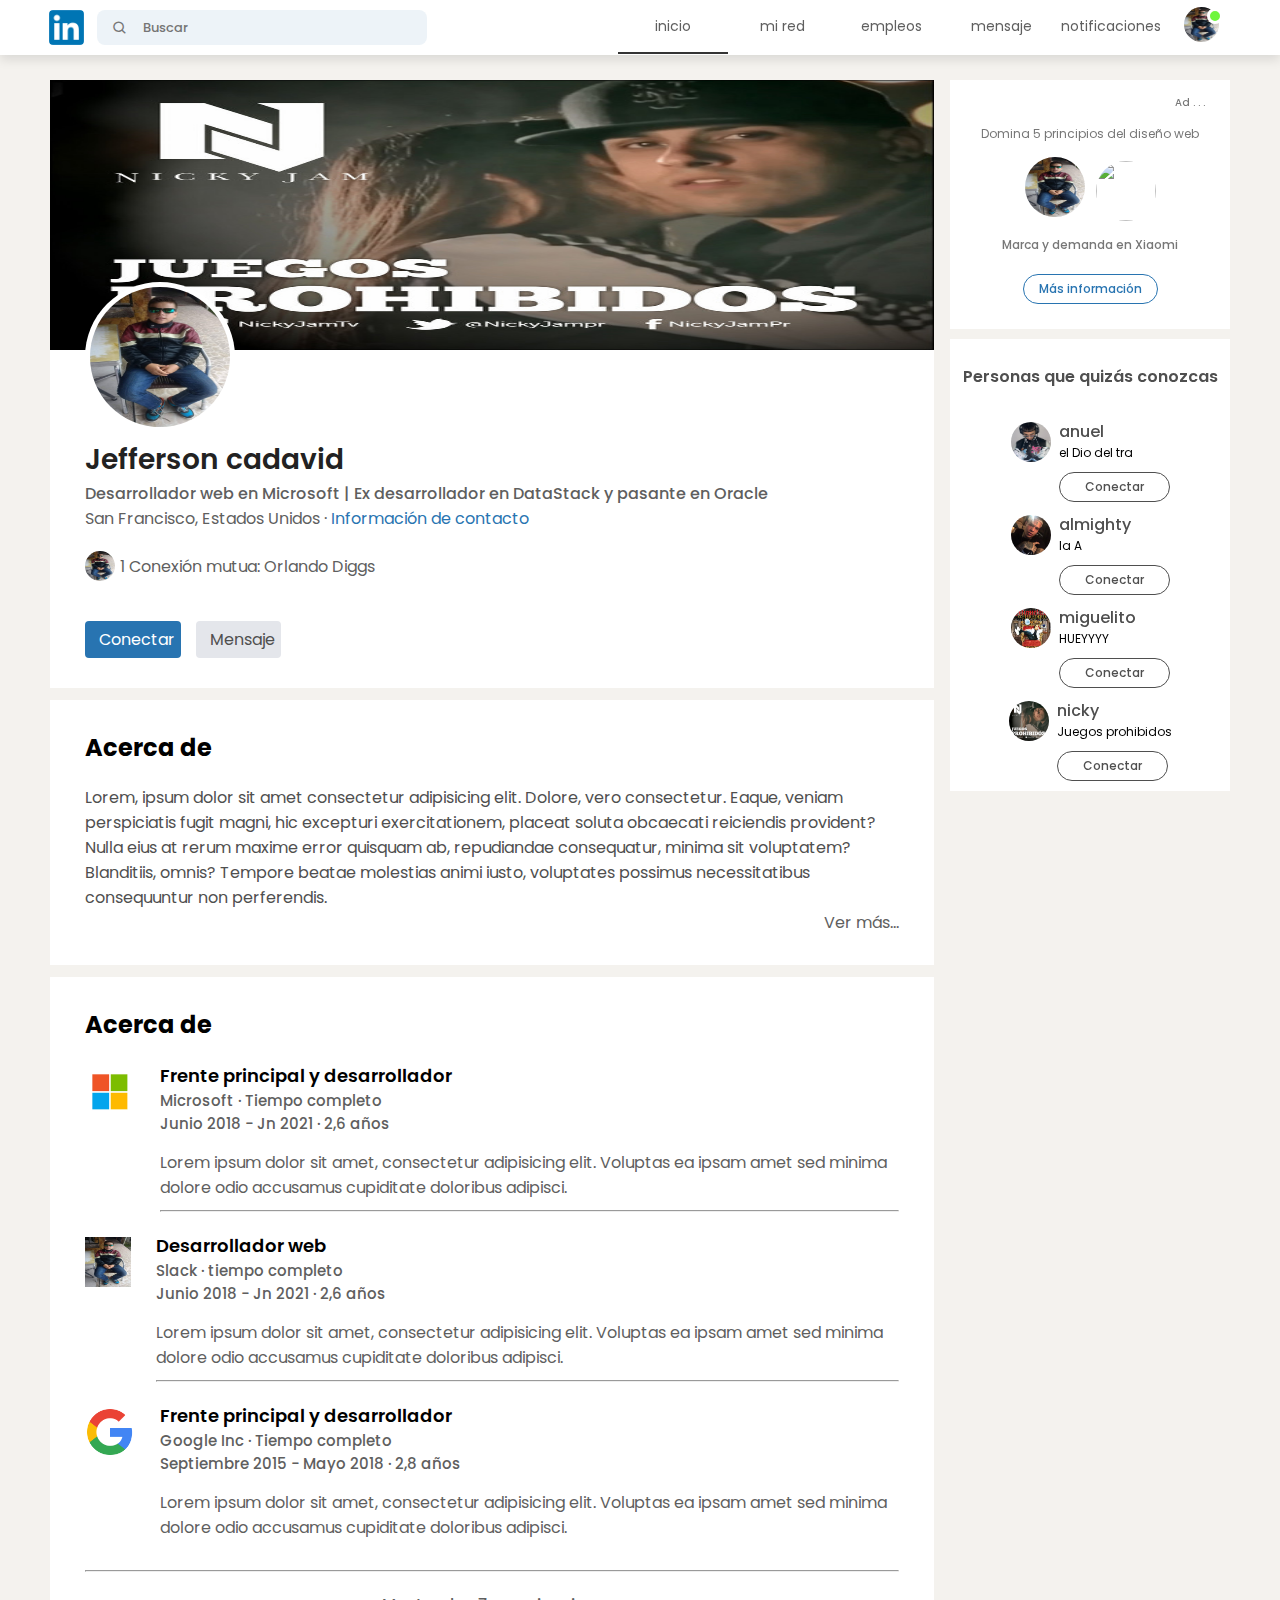
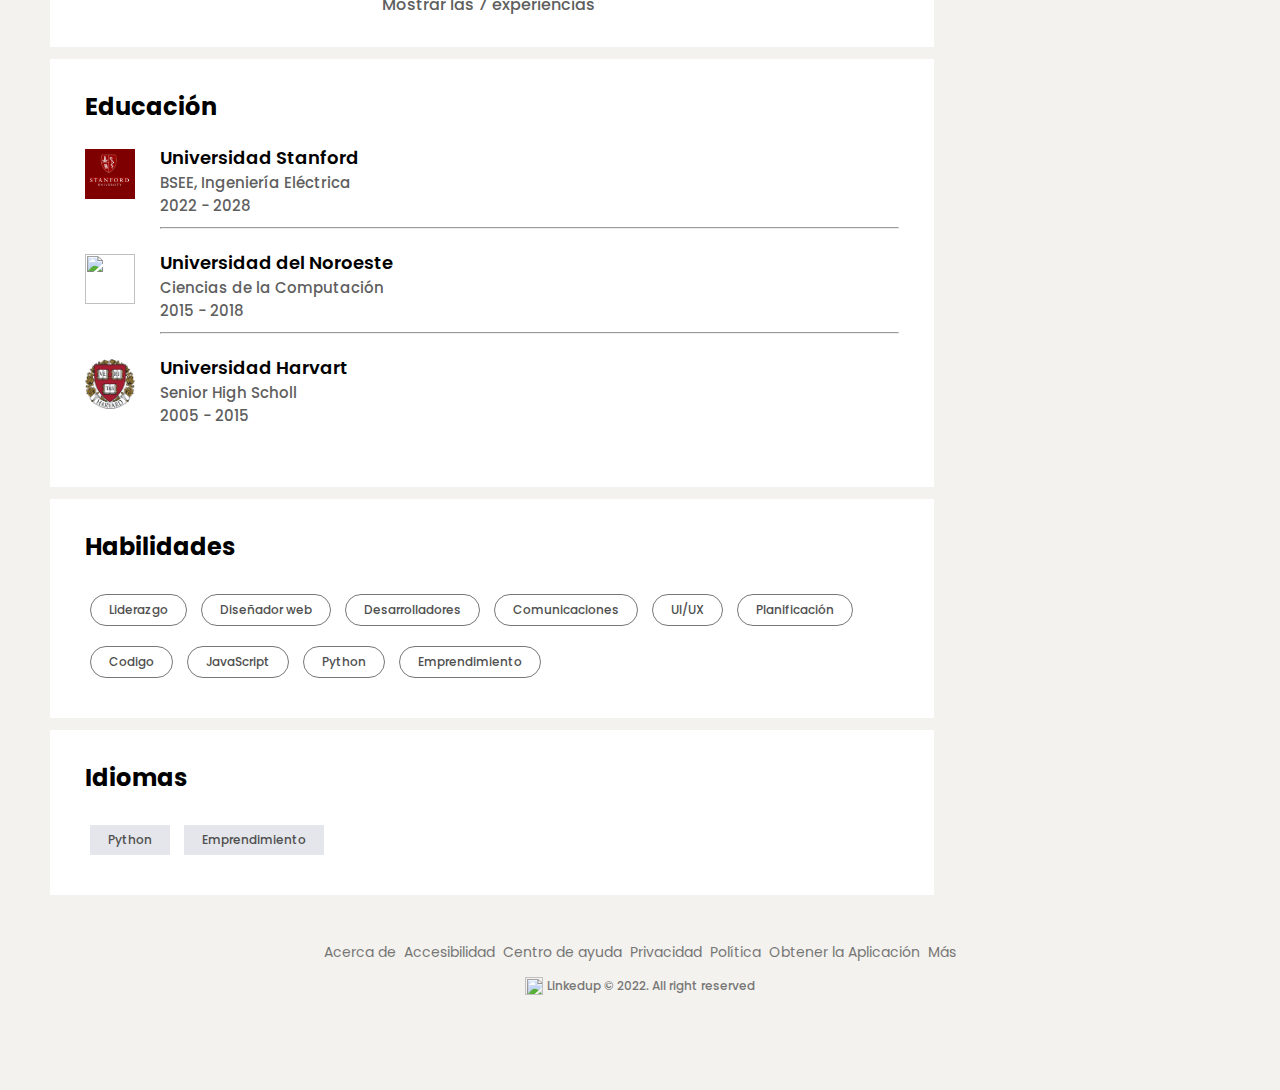
==== commit ee610706: "linked finisherrrr" ====
--- a/perfil.html
+++ b/perfil.html
@@ -6,12 +6,15 @@
   <meta name="viewport" content="width=device-width, initial-scale=1.0">
   <title>LinkedIn</title>
   <link rel="stylesheet" href="css/style.css">
-  <link rel="stylesheet" href="css/_style.css">
+  <link rel="stylesheet" href="css/style_perfil.css">
 
   <link href="https://cdn.jsdelivr.net/npm/remixicon@4.3.0/fonts/remixicon.css" rel="stylesheet" />
+  <link href='https://unpkg.com/boxicons@2.1.4/css/boxicons.min.css' rel='stylesheet'>
+  <link rel="shortcut icon" href="img/LinkedIn_logo_initials.png" type="image/x-icon">
 </head>
 
-<body class="pagina_in">
+<body class="inicio">
+
   <header class="header">
     <div class="container_header">
       <div class="container_left">
@@ -19,9 +22,10 @@
           <img class="container_left__logo" src="img/LinkedIn_logo_initials.png"
             alt="">
         </a>
-        <form class="search">
-          <i class="search__icono ri-search-line"></i>
-          <input class="search__barra-buscador" type="text" placeholder="Buscar">
+        <form class="buscador">
+
+          <i class="buscador__icono bx bx-search"></i>
+          <input class="buscador__barra-buscador" type="text" placeholder="Buscar">
         </form>
       </div>
       <div class="container_right">
@@ -96,6 +100,7 @@
       </div>
     </div>
   </header>
+
   <main class="content-perfil container">
     <div class="main">
       <div class="perfil-usuario">
--- a/css/style.css
+++ b/css/style.css
@@ -44,7 +44,7 @@
   border-radius: 4px;
   cursor: pointer;
 }
-.search{
+.buscador{
   max-width: 330px;
   width: 100%;
   height: 35px;
@@ -53,11 +53,11 @@
   align-items: center;
   border-radius: 8px;
 }
-.search__icono{
+.buscador__icono{
   margin: 0 15px;
   color: var(--color_gris_claro);
 }
-.search__barra-buscador{
+.buscador__barra-buscador{
   background-color: transparent;
   outline: none;
   border: none;
--- a/css/style_perfil.css
+++ b/css/style_perfil.css
@@ -0,0 +1,252 @@
+@import url(variables.css);
+*{
+  padding: 0;
+  margin: 0;
+  box-sizing: border-box;
+}
+.container{
+  max-width: 1200px;
+  width: 100%;
+  margin: 80px auto;
+  padding: 0 10px;
+}
+.content-perfil{
+  display: grid;
+  grid-template-areas: 
+  'main sidebar-perfil' 
+  'footer footer';
+  grid-template-columns: 1fr 280px;
+  gap: 1rem;
+}
+.perfil-usuario{
+  background-color: var(--color_blanco);
+  color: var(--color_parrado_perfil);
+}
+.perfil-usuario__imagen{
+  width: 100%;
+  height: 270px;
+}
+.perfil-usuario-interno{
+  padding-left: 35px;
+  padding-bottom: 10px;
+}
+.perfil-usuario-interno__foto{
+  width: 150px;
+  height: 150px;
+  border-radius: 50%;
+  margin-top: -75px;
+  padding: 5px;
+  background-color: var(--color_blanco);
+}
+.perfil-usuario-interno__nombre{
+  font-size: 28px;
+  font-weight: 600;
+  color: var(--color_texto_oscuro);
+}
+.perfil-usuario-interno__descripcion{
+  font-weight: 500;
+}
+.perfil-usuario-interno__link{
+  text-decoration: none;
+  color: var(--color_azul);
+  cursor: pointer;
+}
+.conexion{
+  display: flex;
+  align-items: center;
+  padding: 20px 0;
+}
+.conexion__foto{
+  width: 30px;
+  height: 30px;
+  margin-right: 5px;
+  border-radius: 50%;
+}
+.perfil-botones{
+  margin: 20px 0;
+  display: flex;
+  flex-direction: row;
+}
+.perfil-botones__boton{
+  display: flex;
+  align-items: center;
+  justify-content: center;
+  padding: 6px 6px;
+  border-radius: 4px;
+  margin-right: 10px;
+  background-color: var(--color_fondo_icono);
+  color: var(--color_gris_oscuro);
+  height: 37px;
+  margin-right: 15px;
+  cursor: pointer;
+}
+.perfil-botones__icono{
+  font-weight: 400;
+  margin-right: 8px;
+}
+.perfil-botones__boton:nth-child(1){
+  background-color: var(--color_azul);
+  color: var(--color_blanco);
+}
+.usuario-descripcion{
+  background-color: var(--color_blanco);
+  padding: 20px 4% 30px;
+  margin: 12px 0;
+  color: var(--color_gris_oscuro);
+}
+.usuario-descripcion__titulo{
+  color: var(--color_negro);
+  margin: 10px 0 20px;
+}
+.usuario-descripcion__link{
+  text-decoration: none;
+  display: block;
+  text-align: right;
+  color: var(--color_parrado_perfil);
+}
+.experiencia{
+  display: flex;
+  align-items: flex-start;
+  margin: 20px 0;
+  color: var(--color_parrado_perfil);
+}
+.experiencia__imagen{
+  width: 50px;
+  height: 50px;
+  margin-right: 25px;
+  margin-top: 5px;
+}
+.experiencia__descripcion{
+  width: 100%;
+}
+.experiencia__titulo{
+  font-size: 18px;
+  font-weight: 600;
+  color: var(--color_negro);
+}
+.experiencia__tiempo{
+  display: block;
+  font-weight: 500;
+  font-size: 15px;
+}
+.experiencia__parrafo{
+  margin-top: 15px;
+  margin-bottom: 10px;
+}
+.experiencia-link{
+  display: flex;
+  align-items: center;
+  justify-content: center;
+  padding-top: 20px;
+  font-weight: 500;
+  color: var(--color_parrado_perfil);
+  cursor: pointer;
+}
+.experiencia-link__icono{
+  margin-left: 8px;
+  font-size: 20px;
+}
+.educación{
+  margin-bottom: 10px;
+}
+.usuario-descripcion__boton{
+  display: inline-block;
+  margin: 10px 5px;
+  padding: 6px 18px;
+  border: 1px solid var(--color_gris_claro);
+  border-radius: 30px;
+  font-size: 12px;
+  font-weight: 500;
+  text-decoration: none;
+  color: var(--color_gris_oscuro);
+}
+.usuario-descripcion__idioma{
+  display: inline-block;
+  margin: 10px 5px;
+  padding: 6px 18px;
+  background-color: var(--color_fondo_idioma);
+  font-size: 12px;
+  font-weight: 500;
+  text-decoration: none;
+  color: var(--color_gris_oscuro);
+}
+.anuncio-cebra{
+  margin: 0px 0px;
+}
+.sidebar-gente{
+  background-color: var(--color_blanco);
+  margin-top: 10px;
+  display: flex;
+  flex-direction: column;
+  align-items: center;
+}
+.sidebar-gente__titulo{
+  font-size: 16px;
+  font-weight: 600;
+  color: var(--color_gris_oscuro);
+  padding-top: 25px;
+  margin-bottom: 30px;
+}
+.sidebar-gente-descripcion__foto{
+  width: 40px;
+  height: 40px;
+  border-radius: 50%;
+  margin-right: 8px;
+  margin-top: 3px;
+}
+.sidebar-gente-descripcion{
+  display: flex;
+}
+.sidebar-gente-informacion__nombre{
+  font-size: 16px;
+  font-weight: 500;
+  color: var(--color_gris_oscuro);
+}
+.sidebar-gente-informacion__parrafo{
+  font-size: 12px;
+}
+.sidebar-gente-informacion__link{
+  text-decoration: none;
+  font-size: 12px;
+  display: inline-block;
+  margin: 10px 0;
+  padding: 5px 25px;
+  border: 1px solid var(--color_gris_oscuro);
+  border-radius: 30px;
+  font-weight: 500;
+  color: var(--color_gris_oscuro);
+}
+.footer{
+  grid-area: footer;
+}
+.pie-pagina{
+  padding: 15px 25px;
+  text-align: center
+}
+@media(max-width:880px){
+  .sidebar-perfil{
+    display: none;
+  }
+  .content-perfil{
+    display: grid;
+    grid-template-areas: 
+    'sidebar-perfil sidebar-perfil' 
+    'footer footer';
+    grid-template-columns: 1fr;
+  }
+  .search{
+    background-color: var(--color_blanco);
+  }
+  .search__barra-buscador{
+    display: none;
+  }
+  .container_icono{
+    width: 25px;
+  }
+  .container_icono__texto{
+    display: none;
+  }
+  .sidebar-perfil{
+    min-width: 50px ;
+  }
+}   